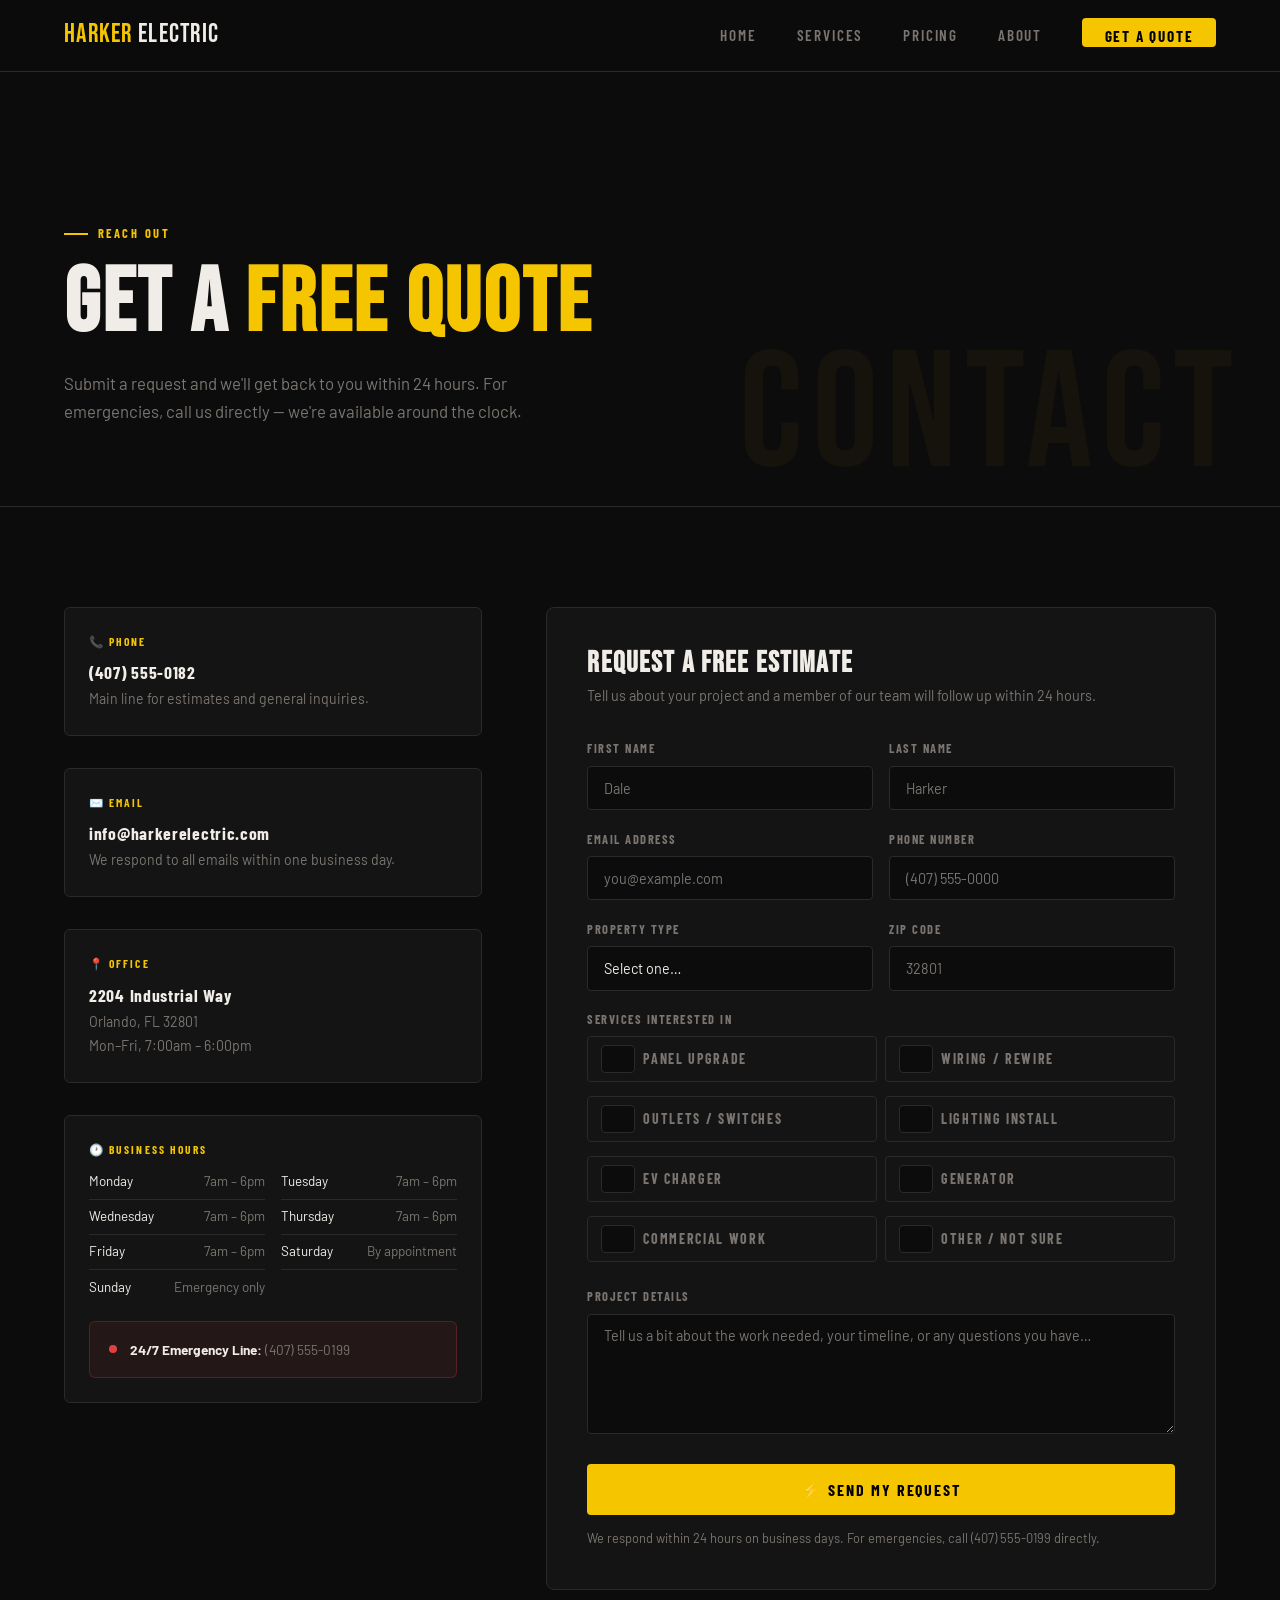
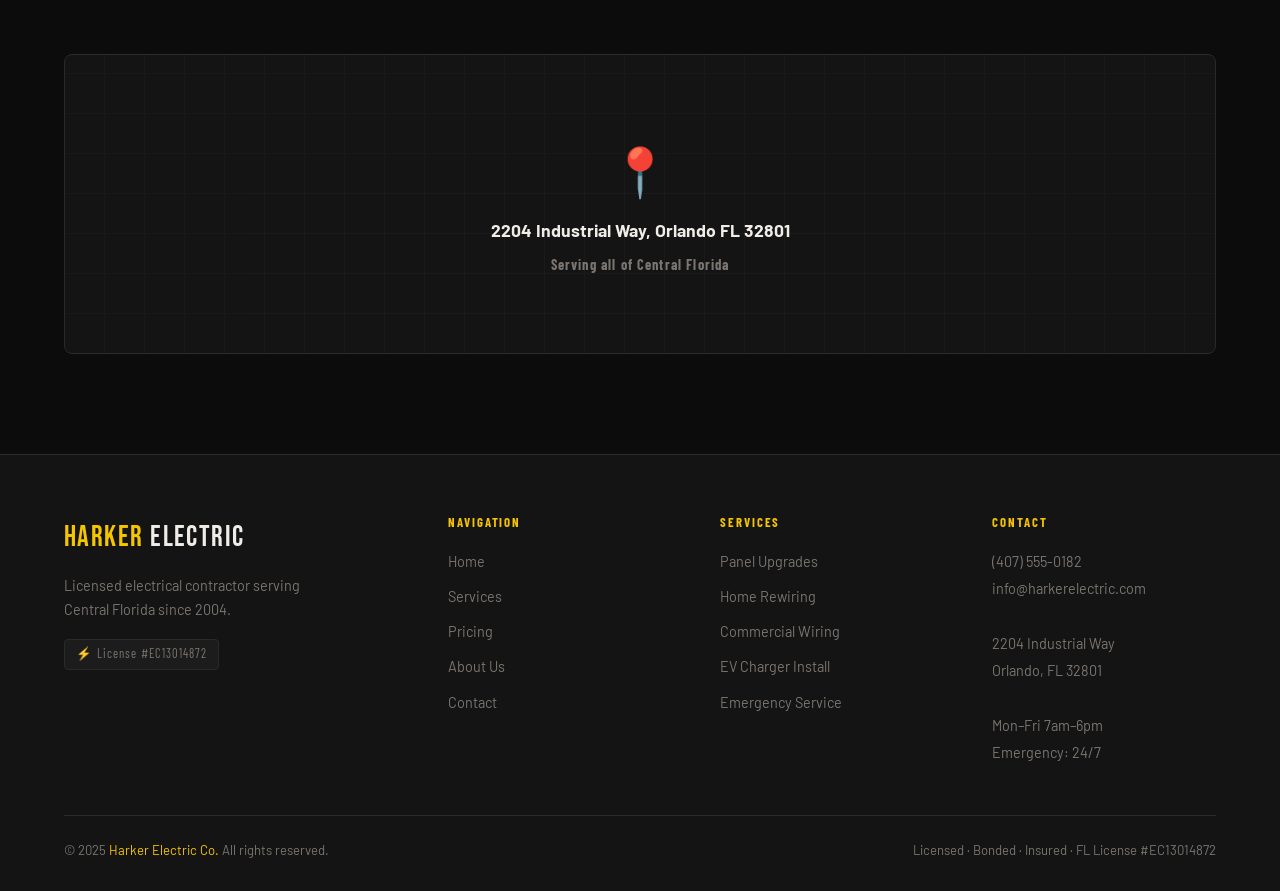
==== contact.html @ 9a43e36b "Add files via upload" ====
<!DOCTYPE html>
<html lang="en">
<head>
  <meta charset="UTF-8">
  <meta name="viewport" content="width=device-width, initial-scale=1.0">
  <title>Contact — Harker Electric Co.</title>
  <link rel="stylesheet" href="styles.css">
  <style>
    .page-hero {
      padding: calc(var(--nav-h) + 80px) 5% 80px;
      border-bottom: 1px solid var(--border);
      position: relative;
      overflow: hidden;
    }

    .page-hero::after {
      content: 'CONTACT';
      position: absolute;
      right: 3%;
      bottom: -10%;
      font-family: 'Bebas Neue', sans-serif;
      font-size: clamp(5rem, 13vw, 12rem);
      color: rgba(245,197,0,0.04);
      letter-spacing: 0.05em;
      pointer-events: none;
    }

    .page-hero h1 {
      font-family: 'Bebas Neue', sans-serif;
      font-size: clamp(3rem, 7vw, 6rem);
      letter-spacing: 0.03em;
      line-height: 1;
      max-width: 700px;
    }

    .page-hero h1 em { font-style: normal; color: var(--yellow); }
    .page-hero p { color: var(--muted); font-size: 1.05rem; max-width: 520px; line-height: 1.7; margin-top: 1.2rem; }

    /* ── Contact Layout ── */
    .contact-grid {
      display: grid;
      grid-template-columns: 1fr 1.6fr;
      gap: 4rem;
      align-items: start;
    }

    /* ── Info Panel ── */
    .info-panel { display: flex; flex-direction: column; gap: 2rem; }

    .info-card {
      background: var(--surface);
      border: 1px solid var(--border);
      border-radius: 6px;
      padding: 1.5rem;
    }

    .info-card-label {
      font-family: 'Barlow Condensed', sans-serif;
      font-size: 0.72rem;
      font-weight: 700;
      letter-spacing: 0.18em;
      text-transform: uppercase;
      color: var(--yellow);
      margin-bottom: 0.8rem;
    }

    .info-card h3 {
      font-family: 'Barlow Condensed', sans-serif;
      font-size: 1.1rem;
      font-weight: 700;
      letter-spacing: 0.04em;
      margin-bottom: 0.3rem;
    }

    .info-card p { font-size: 0.88rem; color: var(--muted); line-height: 1.7; }

    .info-card a { color: var(--text); transition: color 0.2s; }
    .info-card a:hover { color: var(--yellow); }

    .hours-grid {
      display: grid;
      grid-template-columns: 1fr 1fr;
      gap: 0.4rem 1rem;
      margin-top: 0.5rem;
    }

    .hours-row {
      font-size: 0.84rem;
      display: flex;
      justify-content: space-between;
      gap: 0.5rem;
      color: var(--muted);
      padding-bottom: 0.4rem;
      border-bottom: 1px solid var(--border);
    }

    .hours-row:last-child { border-bottom: none; }
    .hours-row span:first-child { color: var(--text); }

    .emergency-badge {
      display: flex;
      align-items: center;
      gap: 0.8rem;
      background: rgba(224,64,64,0.08);
      border: 1px solid rgba(224,64,64,0.25);
      border-radius: 6px;
      padding: 1rem 1.2rem;
      margin-top: 1rem;
    }

    .emergency-badge .dot {
      width: 8px; height: 8px;
      background: var(--danger);
      border-radius: 50%;
      flex-shrink: 0;
      animation: pulse 1.5s infinite;
    }

    .emergency-badge p { font-size: 0.85rem; color: var(--muted); }
    .emergency-badge strong { color: var(--text); }

    @keyframes pulse {
      0%, 100% { opacity: 1; transform: scale(1); }
      50% { opacity: 0.5; transform: scale(0.8); }
    }

    /* ── Form ── */
    .form-card {
      background: var(--surface);
      border: 1px solid var(--border);
      border-radius: 8px;
      padding: 2.5rem;
    }

    .form-card h3 {
      font-family: 'Bebas Neue', sans-serif;
      font-size: 1.8rem;
      letter-spacing: 0.04em;
      margin-bottom: 0.3rem;
    }

    .form-card > p {
      color: var(--muted);
      font-size: 0.9rem;
      margin-bottom: 2rem;
    }

    .form-row {
      display: grid;
      grid-template-columns: 1fr 1fr;
      gap: 1rem;
    }

    .form-group { margin-bottom: 1.2rem; }

    label {
      display: block;
      font-family: 'Barlow Condensed', sans-serif;
      font-size: 0.78rem;
      font-weight: 700;
      letter-spacing: 0.12em;
      text-transform: uppercase;
      color: var(--muted);
      margin-bottom: 0.4rem;
    }

    input, select, textarea {
      width: 100%;
      background: var(--bg);
      border: 1px solid var(--border);
      border-radius: var(--radius);
      padding: 0.8rem 1rem;
      color: var(--text);
      font-family: 'Barlow', sans-serif;
      font-size: 0.9rem;
      transition: border-color 0.2s;
      appearance: none;
    }

    input:focus, select:focus, textarea:focus {
      outline: none;
      border-color: var(--yellow);
    }

    input::placeholder, textarea::placeholder { color: var(--muted); }

    select { cursor: pointer; }

    textarea { resize: vertical; min-height: 120px; }

    .service-checkboxes {
      display: grid;
      grid-template-columns: 1fr 1fr;
      gap: 0.5rem;
      margin-top: 0.4rem;
    }

    .checkbox-label {
      display: flex;
      align-items: center;
      gap: 0.5rem;
      font-size: 0.87rem;
      color: var(--muted);
      cursor: pointer;
      padding: 0.5rem 0.8rem;
      border: 1px solid var(--border);
      border-radius: var(--radius);
      transition: border-color 0.15s, color 0.15s;
    }

    .checkbox-label:hover { border-color: var(--yellow); color: var(--text); }

    .checkbox-label input[type="checkbox"] {
      width: auto;
      cursor: pointer;
      accent-color: var(--yellow);
    }

    .form-submit { margin-top: 1.5rem; }

    .form-note { font-size: 0.8rem; color: var(--muted); margin-top: 0.8rem; }

    /* ── Map Placeholder ── */
    .map-placeholder {
      background: var(--surface);
      border: 1px solid var(--border);
      border-radius: 8px;
      height: 300px;
      display: flex;
      align-items: center;
      justify-content: center;
      flex-direction: column;
      gap: 0.5rem;
      margin-top: 4rem;
      position: relative;
      overflow: hidden;
    }

    .map-placeholder::before {
      content: '';
      position: absolute;
      inset: 0;
      background:
        repeating-linear-gradient(0deg, transparent, transparent 39px, var(--border) 39px, var(--border) 40px),
        repeating-linear-gradient(90deg, transparent, transparent 39px, var(--border) 39px, var(--border) 40px);
      opacity: 0.3;
    }

    .map-pin {
      font-size: 3rem;
      position: relative;
      z-index: 1;
    }

    .map-placeholder p {
      font-family: 'Barlow Condensed', sans-serif;
      font-size: 0.9rem;
      font-weight: 700;
      letter-spacing: 0.08em;
      color: var(--muted);
      position: relative;
      z-index: 1;
    }

    .map-placeholder strong {
      font-size: 1.1rem;
      color: var(--text);
      position: relative;
      z-index: 1;
    }

    @media (max-width: 900px) {
      .contact-grid { grid-template-columns: 1fr; }
      .form-row { grid-template-columns: 1fr; }
      .service-checkboxes { grid-template-columns: 1fr; }
    }
  </style>
</head>
<body>

<nav>
  <a href="index.html" class="nav-logo">HARKER <span>ELECTRIC</span></a>
  <ul class="nav-links">
    <li><a href="index.html">Home</a></li>
    <li><a href="services.html">Services</a></li>
    <li><a href="pricing.html">Pricing</a></li>
    <li><a href="about.html">About</a></li>
    <li><a href="contact.html" class="active nav-cta">Get a Quote</a></li>
  </ul>
</nav>

<div class="page">

  <div class="page-hero">
    <div class="section-label">Reach Out</div>
    <h1>GET A <em>FREE QUOTE</em></h1>
    <p>Submit a request and we'll get back to you within 24 hours. For emergencies, call us directly — we're available around the clock.</p>
  </div>

  <section>
    <div class="contact-grid">

      <!-- INFO PANEL -->
      <div class="info-panel">
        <div class="info-card">
          <div class="info-card-label">📞 Phone</div>
          <h3><a href="tel:4075550182">(407) 555-0182</a></h3>
          <p>Main line for estimates and general inquiries.</p>
        </div>

        <div class="info-card">
          <div class="info-card-label">✉️ Email</div>
          <h3><a href="mailto:info@harkerelectric.com">info@harkerelectric.com</a></h3>
          <p>We respond to all emails within one business day.</p>
        </div>

        <div class="info-card">
          <div class="info-card-label">📍 Office</div>
          <h3>2204 Industrial Way</h3>
          <p>Orlando, FL 32801<br>Mon–Fri, 7:00am – 6:00pm</p>
        </div>

        <div class="info-card">
          <div class="info-card-label">🕐 Business Hours</div>
          <div class="hours-grid">
            <div class="hours-row">
              <span>Monday</span><span>7am – 6pm</span>
            </div>
            <div class="hours-row">
              <span>Tuesday</span><span>7am – 6pm</span>
            </div>
            <div class="hours-row">
              <span>Wednesday</span><span>7am – 6pm</span>
            </div>
            <div class="hours-row">
              <span>Thursday</span><span>7am – 6pm</span>
            </div>
            <div class="hours-row">
              <span>Friday</span><span>7am – 6pm</span>
            </div>
            <div class="hours-row">
              <span>Saturday</span><span>By appointment</span>
            </div>
            <div class="hours-row">
              <span>Sunday</span><span>Emergency only</span>
            </div>
          </div>
          <div class="emergency-badge">
            <div class="dot"></div>
            <p><strong>24/7 Emergency Line:</strong> (407) 555-0199</p>
          </div>
        </div>
      </div>

      <!-- FORM PANEL -->
      <div class="form-card">
        <h3>REQUEST A FREE ESTIMATE</h3>
        <p>Tell us about your project and a member of our team will follow up within 24 hours.</p>

        <div class="form-row">
          <div class="form-group">
            <label for="fname">First Name</label>
            <input type="text" id="fname" placeholder="Dale">
          </div>
          <div class="form-group">
            <label for="lname">Last Name</label>
            <input type="text" id="lname" placeholder="Harker">
          </div>
        </div>

        <div class="form-row">
          <div class="form-group">
            <label for="email">Email Address</label>
            <input type="email" id="email" placeholder="you@example.com">
          </div>
          <div class="form-group">
            <label for="phone">Phone Number</label>
            <input type="tel" id="phone" placeholder="(407) 555-0000">
          </div>
        </div>

        <div class="form-row">
          <div class="form-group">
            <label for="type">Property Type</label>
            <select id="type">
              <option value="" disabled selected>Select one…</option>
              <option>Residential – Single Family</option>
              <option>Residential – Condo/Townhome</option>
              <option>Commercial – Office</option>
              <option>Commercial – Retail</option>
              <option>Commercial – Industrial</option>
              <option>Other</option>
            </select>
          </div>
          <div class="form-group">
            <label for="zip">ZIP Code</label>
            <input type="text" id="zip" placeholder="32801">
          </div>
        </div>

        <div class="form-group">
          <label>Services Interested In</label>
          <div class="service-checkboxes">
            <label class="checkbox-label"><input type="checkbox"> Panel Upgrade</label>
            <label class="checkbox-label"><input type="checkbox"> Wiring / Rewire</label>
            <label class="checkbox-label"><input type="checkbox"> Outlets / Switches</label>
            <label class="checkbox-label"><input type="checkbox"> Lighting Install</label>
            <label class="checkbox-label"><input type="checkbox"> EV Charger</label>
            <label class="checkbox-label"><input type="checkbox"> Generator</label>
            <label class="checkbox-label"><input type="checkbox"> Commercial Work</label>
            <label class="checkbox-label"><input type="checkbox"> Other / Not Sure</label>
          </div>
        </div>

        <div class="form-group">
          <label for="details">Project Details</label>
          <textarea id="details" placeholder="Tell us a bit about the work needed, your timeline, or any questions you have…"></textarea>
        </div>

        <div class="form-submit">
          <button class="btn btn-primary" style="width:100%;justify-content:center;font-size:1rem">
            ⚡ Send My Request
          </button>
          <p class="form-note">We respond within 24 hours on business days. For emergencies, call (407) 555-0199 directly.</p>
        </div>
      </div>

    </div>

    <!-- MAP -->
    <div class="map-placeholder">
      <div class="map-pin">📍</div>
      <strong>2204 Industrial Way, Orlando FL 32801</strong>
      <p>Serving all of Central Florida</p>
    </div>

  </section>

  <!-- FOOTER -->
  <footer>
    <div class="footer-grid">
      <div class="footer-brand">
        <div class="nav-logo">HARKER <span>ELECTRIC</span></div>
        <p>Licensed electrical contractor serving Central Florida since 2004.</p>
        <div class="license-tag" style="margin-top:1rem">⚡ License #EC13014872</div>
      </div>
      <div class="footer-col">
        <h4>Navigation</h4>
        <ul>
          <li><a href="index.html">Home</a></li>
          <li><a href="services.html">Services</a></li>
          <li><a href="pricing.html">Pricing</a></li>
          <li><a href="about.html">About Us</a></li>
          <li><a href="contact.html">Contact</a></li>
        </ul>
      </div>
      <div class="footer-col">
        <h4>Services</h4>
        <ul>
          <li><a href="services.html">Panel Upgrades</a></li>
          <li><a href="services.html">Home Rewiring</a></li>
          <li><a href="services.html">Commercial Wiring</a></li>
          <li><a href="services.html">EV Charger Install</a></li>
          <li><a href="services.html">Emergency Service</a></li>
        </ul>
      </div>
      <div class="footer-col">
        <h4>Contact</h4>
        <p>
          (407) 555-0182<br>
          info@harkerelectric.com<br><br>
          2204 Industrial Way<br>
          Orlando, FL 32801<br><br>
          Mon–Fri 7am–6pm<br>
          Emergency: 24/7
        </p>
      </div>
    </div>
    <div class="footer-bottom">
      <p>© 2025 <span>Harker Electric Co.</span> All rights reserved.</p>
      <p>Licensed · Bonded · Insured · FL License #EC13014872</p>
    </div>
  </footer>

</div>
</body>
</html>
---- styles.css ----
@import url('https://fonts.googleapis.com/css2?family=Bebas+Neue&family=Barlow:wght@400;500;600;700&family=Barlow+Condensed:wght@600;700&display=swap');

/* ── Reset & Base ── */
*, *::before, *::after { box-sizing: border-box; margin: 0; padding: 0; }

:root {
  --bg:        #0c0c0c;
  --surface:   #141414;
  --surface2:  #1c1c1c;
  --border:    #2a2a2a;
  --yellow:    #f5c500;
  --yellow-dk: #c99e00;
  --text:      #f0ede8;
  --muted:     #7a7570;
  --danger:    #e04040;
  --radius:    4px;
  --nav-h:     72px;
}

html { scroll-behavior: smooth; }

body {
  background: var(--bg);
  color: var(--text);
  font-family: 'Barlow', sans-serif;
  font-size: 16px;
  line-height: 1.6;
  -webkit-font-smoothing: antialiased;
}

a { color: inherit; text-decoration: none; }
img { display: block; max-width: 100%; }
ul { list-style: none; }

/* ── Typography ── */
h1, h2, h3, h4 { line-height: 1.1; }

.display {
  font-family: 'Bebas Neue', sans-serif;
  letter-spacing: 0.02em;
}

/* ── Nav ── */
nav {
  position: fixed;
  top: 0; left: 0; right: 0;
  height: var(--nav-h);
  background: rgba(12,12,12,0.96);
  backdrop-filter: blur(12px);
  border-bottom: 1px solid var(--border);
  display: flex;
  align-items: center;
  justify-content: space-between;
  padding: 0 5%;
  z-index: 100;
}

.nav-logo {
  font-family: 'Bebas Neue', sans-serif;
  font-size: 1.6rem;
  letter-spacing: 0.05em;
  color: var(--yellow);
}

.nav-logo span { color: var(--text); }

.nav-links {
  display: flex;
  gap: 2.5rem;
  font-family: 'Barlow Condensed', sans-serif;
  font-size: 0.95rem;
  font-weight: 600;
  letter-spacing: 0.12em;
  text-transform: uppercase;
}

.nav-links a {
  color: var(--muted);
  transition: color 0.2s;
  padding-bottom: 3px;
  border-bottom: 2px solid transparent;
}

.nav-links a:hover,
.nav-links a.active {
  color: var(--yellow);
  border-bottom-color: var(--yellow);
}

.nav-cta {
  background: var(--yellow);
  color: #000 !important;
  padding: 0.55rem 1.4rem;
  border-bottom: none !important;
  border-radius: var(--radius);
  font-weight: 700;
  transition: background 0.2s !important;
}

.nav-cta:hover { background: #ffd740 !important; }

/* ── Page Wrapper ── */
.page { padding-top: var(--nav-h); }

/* ── Buttons ── */
.btn {
  display: inline-flex;
  align-items: center;
  gap: 0.5rem;
  font-family: 'Barlow Condensed', sans-serif;
  font-weight: 700;
  font-size: 0.9rem;
  letter-spacing: 0.12em;
  text-transform: uppercase;
  padding: 0.85rem 2rem;
  border-radius: var(--radius);
  cursor: pointer;
  transition: all 0.2s;
  border: 2px solid transparent;
}

.btn-primary {
  background: var(--yellow);
  color: #000;
}
.btn-primary:hover {
  background: #ffd740;
  transform: translateY(-1px);
}

.btn-outline {
  background: transparent;
  border-color: var(--border);
  color: var(--text);
}
.btn-outline:hover {
  border-color: var(--yellow);
  color: var(--yellow);
}

/* ── Section Helpers ── */
section { padding: 100px 5%; }

.section-label {
  font-family: 'Barlow Condensed', sans-serif;
  font-size: 0.78rem;
  font-weight: 700;
  letter-spacing: 0.2em;
  text-transform: uppercase;
  color: var(--yellow);
  display: flex;
  align-items: center;
  gap: 0.6rem;
  margin-bottom: 1rem;
}
.section-label::before {
  content: '';
  display: block;
  width: 24px; height: 2px;
  background: var(--yellow);
}

.section-title {
  font-family: 'Bebas Neue', sans-serif;
  font-size: clamp(2.5rem, 5vw, 4rem);
  letter-spacing: 0.03em;
  margin-bottom: 1.2rem;
}

.section-sub {
  color: var(--muted);
  font-size: 1.05rem;
  max-width: 560px;
  line-height: 1.7;
}

/* ── Divider ── */
.divider {
  height: 1px;
  background: var(--border);
  margin: 0 5%;
}

/* ── Footer ── */
footer {
  background: var(--surface);
  border-top: 1px solid var(--border);
  padding: 60px 5% 30px;
}

.footer-grid {
  display: grid;
  grid-template-columns: 1.5fr 1fr 1fr 1fr;
  gap: 3rem;
  margin-bottom: 3rem;
}

.footer-brand .nav-logo { font-size: 1.8rem; margin-bottom: 0.8rem; }
.footer-brand p { color: var(--muted); font-size: 0.9rem; line-height: 1.7; max-width: 260px; }

.footer-col h4 {
  font-family: 'Barlow Condensed', sans-serif;
  font-size: 0.8rem;
  font-weight: 700;
  letter-spacing: 0.15em;
  text-transform: uppercase;
  color: var(--yellow);
  margin-bottom: 1.2rem;
}

.footer-col ul { display: flex; flex-direction: column; gap: 0.6rem; }
.footer-col ul li a { color: var(--muted); font-size: 0.9rem; transition: color 0.2s; }
.footer-col ul li a:hover { color: var(--text); }

.footer-col p { color: var(--muted); font-size: 0.9rem; line-height: 1.9; }

.footer-bottom {
  border-top: 1px solid var(--border);
  padding-top: 1.5rem;
  display: flex;
  justify-content: space-between;
  align-items: center;
  color: var(--muted);
  font-size: 0.82rem;
}

.footer-bottom span { color: var(--yellow); }

/* ── License Badge ── */
.license-tag {
  display: inline-flex;
  align-items: center;
  gap: 0.4rem;
  background: var(--surface2);
  border: 1px solid var(--border);
  border-radius: var(--radius);
  padding: 0.3rem 0.7rem;
  font-size: 0.78rem;
  color: var(--muted);
  font-family: 'Barlow Condensed', sans-serif;
  letter-spacing: 0.08em;
}

/* ── Cards ── */
.card {
  background: var(--surface);
  border: 1px solid var(--border);
  border-radius: 6px;
  padding: 2rem;
  transition: border-color 0.2s, transform 0.2s;
}
.card:hover {
  border-color: var(--yellow);
  transform: translateY(-3px);
}

/* ── Icon Box ── */
.icon-box {
  width: 52px; height: 52px;
  background: rgba(245,197,0,0.1);
  border: 1px solid rgba(245,197,0,0.25);
  border-radius: 6px;
  display: flex;
  align-items: center;
  justify-content: center;
  margin-bottom: 1.2rem;
  font-size: 1.4rem;
}

/* ── Tag ── */
.tag {
  display: inline-block;
  padding: 0.2rem 0.65rem;
  border-radius: 100px;
  font-size: 0.75rem;
  font-weight: 600;
  letter-spacing: 0.06em;
  font-family: 'Barlow Condensed', sans-serif;
  text-transform: uppercase;
}
.tag-yellow { background: rgba(245,197,0,0.15); color: var(--yellow); }
.tag-green  { background: rgba(50,200,100,0.12); color: #4cd080; }

/* ── Responsive ── */
@media (max-width: 900px) {
  .footer-grid { grid-template-columns: 1fr 1fr; }
}

@media (max-width: 640px) {
  .nav-links { display: none; }
  .footer-grid { grid-template-columns: 1fr; }
  section { padding: 70px 6%; }
}
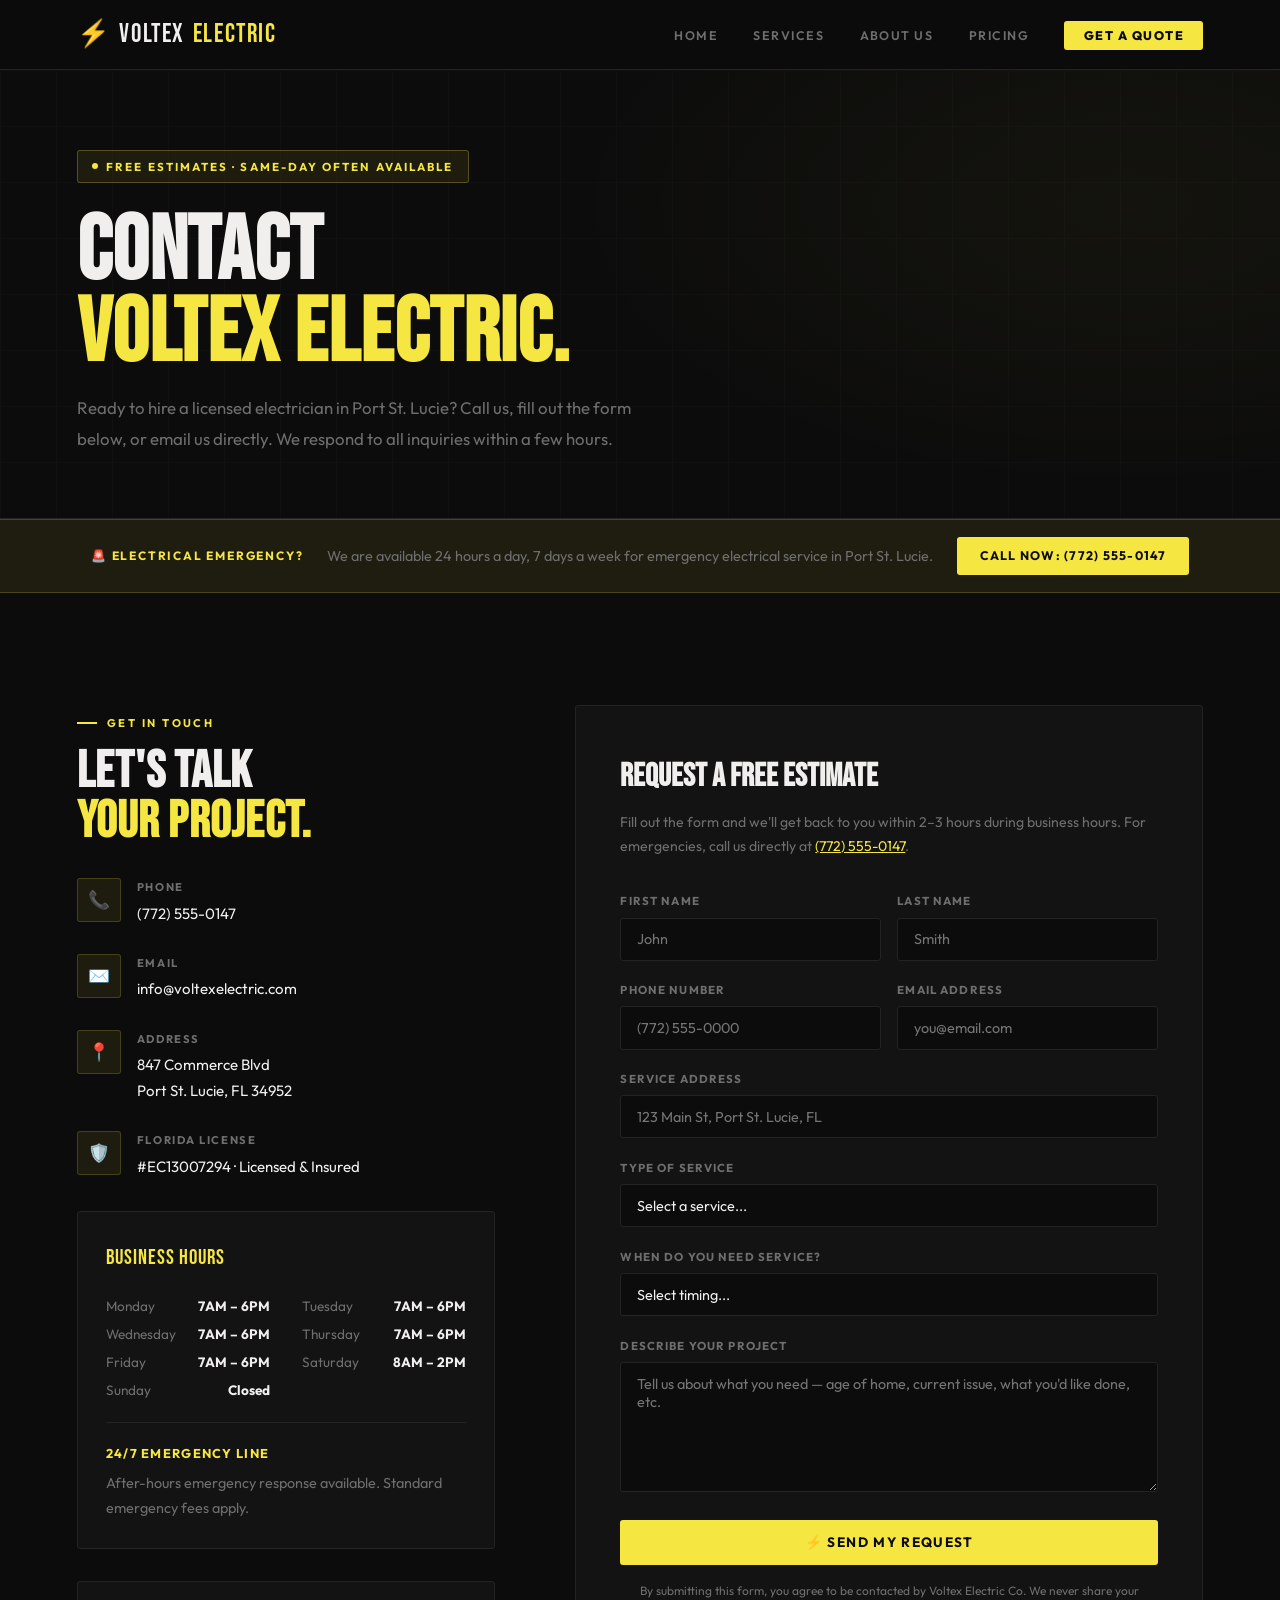
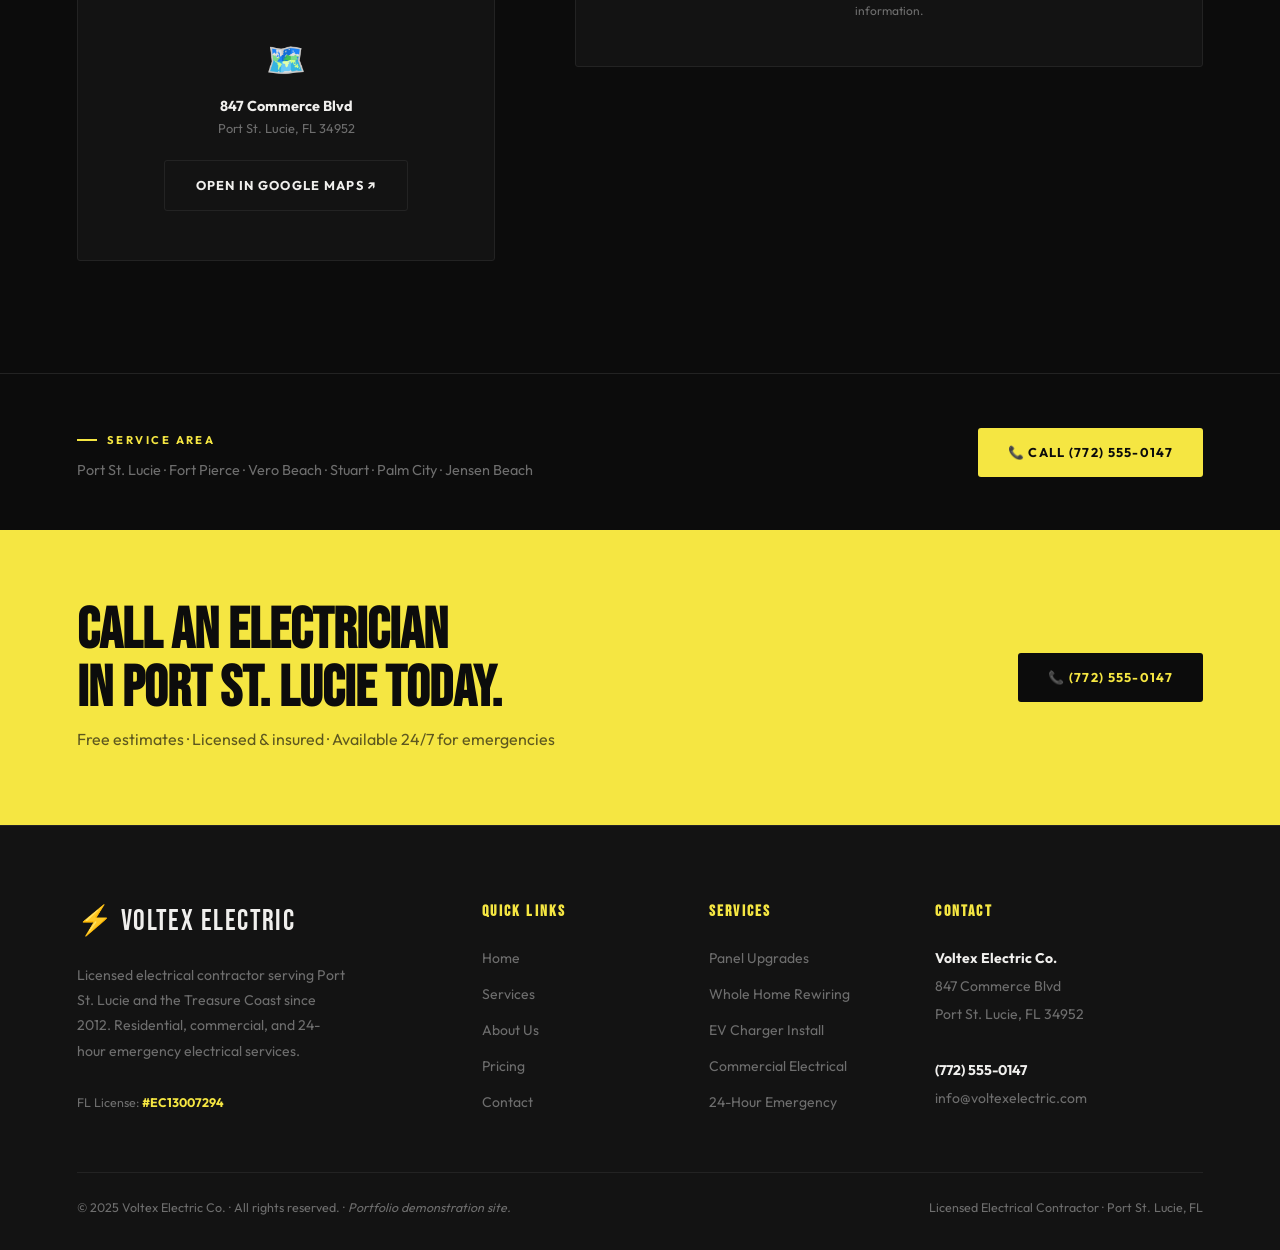
==== commit 728b8b3c: "Add files via upload" ====
--- a/contact.html
+++ b/contact.html
@@ -1,487 +1,284 @@
 <!DOCTYPE html>
 <html lang="en">
 <head>
-  <meta charset="UTF-8">
-  <meta name="viewport" content="width=device-width, initial-scale=1.0">
-  <title>Contact — Harker Electric Co.</title>
-  <link rel="stylesheet" href="styles.css">
-  <style>
-    .page-hero {
-      padding: calc(var(--nav-h) + 80px) 5% 80px;
-      border-bottom: 1px solid var(--border);
-      position: relative;
-      overflow: hidden;
-    }
-
-    .page-hero::after {
-      content: 'CONTACT';
-      position: absolute;
-      right: 3%;
-      bottom: -10%;
-      font-family: 'Bebas Neue', sans-serif;
-      font-size: clamp(5rem, 13vw, 12rem);
-      color: rgba(245,197,0,0.04);
-      letter-spacing: 0.05em;
-      pointer-events: none;
-    }
-
-    .page-hero h1 {
-      font-family: 'Bebas Neue', sans-serif;
-      font-size: clamp(3rem, 7vw, 6rem);
-      letter-spacing: 0.03em;
-      line-height: 1;
-      max-width: 700px;
-    }
-
-    .page-hero h1 em { font-style: normal; color: var(--yellow); }
-    .page-hero p { color: var(--muted); font-size: 1.05rem; max-width: 520px; line-height: 1.7; margin-top: 1.2rem; }
-
-    /* ── Contact Layout ── */
-    .contact-grid {
-      display: grid;
-      grid-template-columns: 1fr 1.6fr;
-      gap: 4rem;
-      align-items: start;
-    }
-
-    /* ── Info Panel ── */
-    .info-panel { display: flex; flex-direction: column; gap: 2rem; }
-
-    .info-card {
-      background: var(--surface);
-      border: 1px solid var(--border);
-      border-radius: 6px;
-      padding: 1.5rem;
-    }
-
-    .info-card-label {
-      font-family: 'Barlow Condensed', sans-serif;
-      font-size: 0.72rem;
-      font-weight: 700;
-      letter-spacing: 0.18em;
-      text-transform: uppercase;
-      color: var(--yellow);
-      margin-bottom: 0.8rem;
-    }
-
-    .info-card h3 {
-      font-family: 'Barlow Condensed', sans-serif;
-      font-size: 1.1rem;
-      font-weight: 700;
-      letter-spacing: 0.04em;
-      margin-bottom: 0.3rem;
-    }
-
-    .info-card p { font-size: 0.88rem; color: var(--muted); line-height: 1.7; }
-
-    .info-card a { color: var(--text); transition: color 0.2s; }
-    .info-card a:hover { color: var(--yellow); }
-
-    .hours-grid {
-      display: grid;
-      grid-template-columns: 1fr 1fr;
-      gap: 0.4rem 1rem;
-      margin-top: 0.5rem;
-    }
-
-    .hours-row {
-      font-size: 0.84rem;
-      display: flex;
-      justify-content: space-between;
-      gap: 0.5rem;
-      color: var(--muted);
-      padding-bottom: 0.4rem;
-      border-bottom: 1px solid var(--border);
-    }
-
-    .hours-row:last-child { border-bottom: none; }
-    .hours-row span:first-child { color: var(--text); }
-
-    .emergency-badge {
-      display: flex;
-      align-items: center;
-      gap: 0.8rem;
-      background: rgba(224,64,64,0.08);
-      border: 1px solid rgba(224,64,64,0.25);
-      border-radius: 6px;
-      padding: 1rem 1.2rem;
-      margin-top: 1rem;
-    }
-
-    .emergency-badge .dot {
-      width: 8px; height: 8px;
-      background: var(--danger);
-      border-radius: 50%;
-      flex-shrink: 0;
-      animation: pulse 1.5s infinite;
-    }
-
-    .emergency-badge p { font-size: 0.85rem; color: var(--muted); }
-    .emergency-badge strong { color: var(--text); }
-
-    @keyframes pulse {
-      0%, 100% { opacity: 1; transform: scale(1); }
-      50% { opacity: 0.5; transform: scale(0.8); }
-    }
-
-    /* ── Form ── */
-    .form-card {
-      background: var(--surface);
-      border: 1px solid var(--border);
-      border-radius: 8px;
-      padding: 2.5rem;
-    }
-
-    .form-card h3 {
-      font-family: 'Bebas Neue', sans-serif;
-      font-size: 1.8rem;
-      letter-spacing: 0.04em;
-      margin-bottom: 0.3rem;
-    }
-
-    .form-card > p {
-      color: var(--muted);
-      font-size: 0.9rem;
-      margin-bottom: 2rem;
-    }
-
-    .form-row {
-      display: grid;
-      grid-template-columns: 1fr 1fr;
-      gap: 1rem;
-    }
-
-    .form-group { margin-bottom: 1.2rem; }
-
-    label {
-      display: block;
-      font-family: 'Barlow Condensed', sans-serif;
-      font-size: 0.78rem;
-      font-weight: 700;
-      letter-spacing: 0.12em;
-      text-transform: uppercase;
-      color: var(--muted);
-      margin-bottom: 0.4rem;
-    }
-
-    input, select, textarea {
-      width: 100%;
-      background: var(--bg);
-      border: 1px solid var(--border);
-      border-radius: var(--radius);
-      padding: 0.8rem 1rem;
-      color: var(--text);
-      font-family: 'Barlow', sans-serif;
-      font-size: 0.9rem;
-      transition: border-color 0.2s;
-      appearance: none;
-    }
-
-    input:focus, select:focus, textarea:focus {
-      outline: none;
-      border-color: var(--yellow);
-    }
-
-    input::placeholder, textarea::placeholder { color: var(--muted); }
-
-    select { cursor: pointer; }
-
-    textarea { resize: vertical; min-height: 120px; }
-
-    .service-checkboxes {
-      display: grid;
-      grid-template-columns: 1fr 1fr;
-      gap: 0.5rem;
-      margin-top: 0.4rem;
-    }
-
-    .checkbox-label {
-      display: flex;
-      align-items: center;
-      gap: 0.5rem;
-      font-size: 0.87rem;
-      color: var(--muted);
-      cursor: pointer;
-      padding: 0.5rem 0.8rem;
-      border: 1px solid var(--border);
-      border-radius: var(--radius);
-      transition: border-color 0.15s, color 0.15s;
-    }
-
-    .checkbox-label:hover { border-color: var(--yellow); color: var(--text); }
-
-    .checkbox-label input[type="checkbox"] {
-      width: auto;
-      cursor: pointer;
-      accent-color: var(--yellow);
-    }
-
-    .form-submit { margin-top: 1.5rem; }
-
-    .form-note { font-size: 0.8rem; color: var(--muted); margin-top: 0.8rem; }
-
-    /* ── Map Placeholder ── */
-    .map-placeholder {
-      background: var(--surface);
-      border: 1px solid var(--border);
-      border-radius: 8px;
-      height: 300px;
-      display: flex;
-      align-items: center;
-      justify-content: center;
-      flex-direction: column;
-      gap: 0.5rem;
-      margin-top: 4rem;
-      position: relative;
-      overflow: hidden;
-    }
-
-    .map-placeholder::before {
-      content: '';
-      position: absolute;
-      inset: 0;
-      background:
-        repeating-linear-gradient(0deg, transparent, transparent 39px, var(--border) 39px, var(--border) 40px),
-        repeating-linear-gradient(90deg, transparent, transparent 39px, var(--border) 39px, var(--border) 40px);
-      opacity: 0.3;
-    }
-
-    .map-pin {
-      font-size: 3rem;
-      position: relative;
-      z-index: 1;
-    }
-
-    .map-placeholder p {
-      font-family: 'Barlow Condensed', sans-serif;
-      font-size: 0.9rem;
-      font-weight: 700;
-      letter-spacing: 0.08em;
-      color: var(--muted);
-      position: relative;
-      z-index: 1;
-    }
-
-    .map-placeholder strong {
-      font-size: 1.1rem;
-      color: var(--text);
-      position: relative;
-      z-index: 1;
-    }
-
-    @media (max-width: 900px) {
-      .contact-grid { grid-template-columns: 1fr; }
-      .form-row { grid-template-columns: 1fr; }
-      .service-checkboxes { grid-template-columns: 1fr; }
-    }
-  </style>
+  <meta charset="UTF-8" />
+  <meta name="viewport" content="width=device-width, initial-scale=1.0" />
+  <title>Contact Voltex Electric | Hire an Electrician in Port St. Lucie, FL</title>
+  <meta name="description" content="Contact Voltex Electric Co. to hire a licensed electrician in Port St. Lucie, FL. Request a free electrical estimate, schedule service, or call 24/7 for emergencies. (772) 555-0147." />
+  <meta name="keywords" content="electrician Port St Lucie contact, hire an electrician Port St Lucie, get a free electrical estimate, electrical contractor quote Port St Lucie, call electrician Port St Lucie, emergency electrician contact Port St Lucie" />
+  <link rel="canonical" href="https://www.voltexelectric.com/contact.html" />
+  <link rel="stylesheet" href="style.css" />
 </head>
 <body>
 
 <nav>
-  <a href="index.html" class="nav-logo">HARKER <span>ELECTRIC</span></a>
+  <a class="nav-logo" href="index.html">
+    <span class="bolt">⚡</span>VOLTEX<span>ELECTRIC</span>
+  </a>
   <ul class="nav-links">
     <li><a href="index.html">Home</a></li>
     <li><a href="services.html">Services</a></li>
+    <li><a href="about.html">About Us</a></li>
     <li><a href="pricing.html">Pricing</a></li>
-    <li><a href="about.html">About</a></li>
     <li><a href="contact.html" class="active nav-cta">Get a Quote</a></li>
   </ul>
+  <button class="hamburger" id="hbg" aria-label="Toggle navigation">
+    <span></span><span></span><span></span>
+  </button>
 </nav>
-
-<div class="page">
-
-  <div class="page-hero">
-    <div class="section-label">Reach Out</div>
-    <h1>GET A <em>FREE QUOTE</em></h1>
-    <p>Submit a request and we'll get back to you within 24 hours. For emergencies, call us directly — we're available around the clock.</p>
-  </div>
-
-  <section>
-    <div class="contact-grid">
-
-      <!-- INFO PANEL -->
-      <div class="info-panel">
-        <div class="info-card">
-          <div class="info-card-label">📞 Phone</div>
-          <h3><a href="tel:4075550182">(407) 555-0182</a></h3>
-          <p>Main line for estimates and general inquiries.</p>
-        </div>
-
-        <div class="info-card">
-          <div class="info-card-label">✉️ Email</div>
-          <h3><a href="mailto:info@harkerelectric.com">info@harkerelectric.com</a></h3>
-          <p>We respond to all emails within one business day.</p>
-        </div>
-
-        <div class="info-card">
-          <div class="info-card-label">📍 Office</div>
-          <h3>2204 Industrial Way</h3>
-          <p>Orlando, FL 32801<br>Mon–Fri, 7:00am – 6:00pm</p>
-        </div>
-
-        <div class="info-card">
-          <div class="info-card-label">🕐 Business Hours</div>
-          <div class="hours-grid">
-            <div class="hours-row">
-              <span>Monday</span><span>7am – 6pm</span>
-            </div>
-            <div class="hours-row">
-              <span>Tuesday</span><span>7am – 6pm</span>
-            </div>
-            <div class="hours-row">
-              <span>Wednesday</span><span>7am – 6pm</span>
-            </div>
-            <div class="hours-row">
-              <span>Thursday</span><span>7am – 6pm</span>
-            </div>
-            <div class="hours-row">
-              <span>Friday</span><span>7am – 6pm</span>
-            </div>
-            <div class="hours-row">
-              <span>Saturday</span><span>By appointment</span>
-            </div>
-            <div class="hours-row">
-              <span>Sunday</span><span>Emergency only</span>
-            </div>
-          </div>
-          <div class="emergency-badge">
-            <div class="dot"></div>
-            <p><strong>24/7 Emergency Line:</strong> (407) 555-0199</p>
-          </div>
-        </div>
-      </div>
-
-      <!-- FORM PANEL -->
-      <div class="form-card">
-        <h3>REQUEST A FREE ESTIMATE</h3>
-        <p>Tell us about your project and a member of our team will follow up within 24 hours.</p>
-
-        <div class="form-row">
-          <div class="form-group">
-            <label for="fname">First Name</label>
-            <input type="text" id="fname" placeholder="Dale">
-          </div>
-          <div class="form-group">
-            <label for="lname">Last Name</label>
-            <input type="text" id="lname" placeholder="Harker">
-          </div>
-        </div>
-
-        <div class="form-row">
-          <div class="form-group">
-            <label for="email">Email Address</label>
-            <input type="email" id="email" placeholder="you@example.com">
-          </div>
-          <div class="form-group">
-            <label for="phone">Phone Number</label>
-            <input type="tel" id="phone" placeholder="(407) 555-0000">
-          </div>
-        </div>
-
-        <div class="form-row">
-          <div class="form-group">
-            <label for="type">Property Type</label>
-            <select id="type">
-              <option value="" disabled selected>Select one…</option>
-              <option>Residential – Single Family</option>
-              <option>Residential – Condo/Townhome</option>
-              <option>Commercial – Office</option>
-              <option>Commercial – Retail</option>
-              <option>Commercial – Industrial</option>
-              <option>Other</option>
-            </select>
-          </div>
-          <div class="form-group">
-            <label for="zip">ZIP Code</label>
-            <input type="text" id="zip" placeholder="32801">
-          </div>
-        </div>
-
-        <div class="form-group">
-          <label>Services Interested In</label>
-          <div class="service-checkboxes">
-            <label class="checkbox-label"><input type="checkbox"> Panel Upgrade</label>
-            <label class="checkbox-label"><input type="checkbox"> Wiring / Rewire</label>
-            <label class="checkbox-label"><input type="checkbox"> Outlets / Switches</label>
-            <label class="checkbox-label"><input type="checkbox"> Lighting Install</label>
-            <label class="checkbox-label"><input type="checkbox"> EV Charger</label>
-            <label class="checkbox-label"><input type="checkbox"> Generator</label>
-            <label class="checkbox-label"><input type="checkbox"> Commercial Work</label>
-            <label class="checkbox-label"><input type="checkbox"> Other / Not Sure</label>
-          </div>
-        </div>
-
-        <div class="form-group">
-          <label for="details">Project Details</label>
-          <textarea id="details" placeholder="Tell us a bit about the work needed, your timeline, or any questions you have…"></textarea>
-        </div>
-
-        <div class="form-submit">
-          <button class="btn btn-primary" style="width:100%;justify-content:center;font-size:1rem">
-            ⚡ Send My Request
-          </button>
-          <p class="form-note">We respond within 24 hours on business days. For emergencies, call (407) 555-0199 directly.</p>
-        </div>
-      </div>
-
-    </div>
-
-    <!-- MAP -->
-    <div class="map-placeholder">
-      <div class="map-pin">📍</div>
-      <strong>2204 Industrial Way, Orlando FL 32801</strong>
-      <p>Serving all of Central Florida</p>
-    </div>
-
-  </section>
-
-  <!-- FOOTER -->
-  <footer>
-    <div class="footer-grid">
-      <div class="footer-brand">
-        <div class="nav-logo">HARKER <span>ELECTRIC</span></div>
-        <p>Licensed electrical contractor serving Central Florida since 2004.</p>
-        <div class="license-tag" style="margin-top:1rem">⚡ License #EC13014872</div>
-      </div>
-      <div class="footer-col">
-        <h4>Navigation</h4>
-        <ul>
-          <li><a href="index.html">Home</a></li>
-          <li><a href="services.html">Services</a></li>
-          <li><a href="pricing.html">Pricing</a></li>
-          <li><a href="about.html">About Us</a></li>
-          <li><a href="contact.html">Contact</a></li>
-        </ul>
-      </div>
-      <div class="footer-col">
-        <h4>Services</h4>
-        <ul>
-          <li><a href="services.html">Panel Upgrades</a></li>
-          <li><a href="services.html">Home Rewiring</a></li>
-          <li><a href="services.html">Commercial Wiring</a></li>
-          <li><a href="services.html">EV Charger Install</a></li>
-          <li><a href="services.html">Emergency Service</a></li>
-        </ul>
-      </div>
-      <div class="footer-col">
-        <h4>Contact</h4>
-        <p>
-          (407) 555-0182<br>
-          info@harkerelectric.com<br><br>
-          2204 Industrial Way<br>
-          Orlando, FL 32801<br><br>
-          Mon–Fri 7am–6pm<br>
-          Emergency: 24/7
-        </p>
-      </div>
-    </div>
-    <div class="footer-bottom">
-      <p>© 2025 <span>Harker Electric Co.</span> All rights reserved.</p>
-      <p>Licensed · Bonded · Insured · FL License #EC13014872</p>
-    </div>
-  </footer>
-
-</div>
+<div class="mobile-nav" id="mobileNav">
+  <a href="index.html">Home</a>
+  <a href="services.html">Services</a>
+  <a href="about.html">About Us</a>
+  <a href="pricing.html">Pricing</a>
+  <a href="contact.html">Get a Quote</a>
+</div>
+
+<!-- ── PAGE HERO ────────────────────────────────────────── -->
+<div class="page-hero">
+  <div class="hero-grid"></div>
+  <div class="hero-glow"></div>
+  <div class="page-hero-inner">
+    <div class="eyebrow">Free Estimates · Same-Day Often Available</div>
+    <h1>CONTACT<br><em>VOLTEX ELECTRIC.</em></h1>
+    <p>Ready to hire a licensed electrician in Port St. Lucie? Call us, fill out the form below, or email us directly. We respond to all inquiries within a few hours.</p>
+  </div>
+</div>
+
+<!-- ── EMERGENCY STRIP ───────────────────────────────────── -->
+<div style="background: rgba(245,230,66,0.08); border-top: 1px solid rgba(245,230,66,0.2); border-bottom: 1px solid rgba(245,230,66,0.2); padding: 1.1rem 6%; display:flex; align-items:center; justify-content:center; gap: 1.5rem; flex-wrap:wrap;">
+  <span style="font-size:0.75rem; font-weight:700; letter-spacing:0.15em; text-transform:uppercase; color: var(--yellow);">🚨 Electrical Emergency?</span>
+  <span style="color: var(--muted); font-size:0.9rem;">We are available 24 hours a day, 7 days a week for emergency electrical service in Port St. Lucie.</span>
+  <a href="tel:7725550147" class="btn btn-yellow" style="padding: 0.5rem 1.4rem; font-size:0.78rem;">Call Now: (772) 555-0147</a>
+</div>
+
+<!-- ── CONTACT SECTION ───────────────────────────────────── -->
+<section class="section">
+  <div class="contact-wrap">
+
+    <!-- Left: Info -->
+    <div>
+      <div class="label">Get in Touch</div>
+      <h2 class="title" style="font-size: clamp(2rem,4vw,3.5rem); margin-bottom:2rem;">LET'S TALK<br><em>YOUR PROJECT.</em></h2>
+
+      <div class="c-detail">
+        <div class="c-icon-box">📞</div>
+        <div>
+          <div class="c-lbl">Phone</div>
+          <div class="c-val"><a href="tel:7725550147">(772) 555-0147</a></div>
+        </div>
+      </div>
+
+      <div class="c-detail">
+        <div class="c-icon-box">✉️</div>
+        <div>
+          <div class="c-lbl">Email</div>
+          <div class="c-val"><a href="mailto:info@voltexelectric.com">info@voltexelectric.com</a></div>
+        </div>
+      </div>
+
+      <div class="c-detail">
+        <div class="c-icon-box">📍</div>
+        <div>
+          <div class="c-lbl">Address</div>
+          <div class="c-val">847 Commerce Blvd<br>Port St. Lucie, FL 34952</div>
+        </div>
+      </div>
+
+      <div class="c-detail">
+        <div class="c-icon-box">🛡️</div>
+        <div>
+          <div class="c-lbl">Florida License</div>
+          <div class="c-val">#EC13007294 · Licensed &amp; Insured</div>
+        </div>
+      </div>
+
+      <!-- Hours -->
+      <div style="border: 1px solid var(--border); border-radius: var(--radius); padding: 1.75rem; background: var(--surface); margin-top: 2rem;">
+        <div style="font-family:'Bebas Neue',sans-serif; font-size:1.3rem; letter-spacing:0.05em; margin-bottom:1.25rem; color: var(--yellow);">BUSINESS HOURS</div>
+        <div class="hours-grid">
+          <div class="hours-row"><span>Monday</span><strong>7AM – 6PM</strong></div>
+          <div class="hours-row"><span>Tuesday</span><strong>7AM – 6PM</strong></div>
+          <div class="hours-row"><span>Wednesday</span><strong>7AM – 6PM</strong></div>
+          <div class="hours-row"><span>Thursday</span><strong>7AM – 6PM</strong></div>
+          <div class="hours-row"><span>Friday</span><strong>7AM – 6PM</strong></div>
+          <div class="hours-row"><span>Saturday</span><strong>8AM – 2PM</strong></div>
+          <div class="hours-row"><span>Sunday</span><strong>Closed</strong></div>
+        </div>
+        <div style="margin-top: 1.25rem; padding-top: 1.25rem; border-top: 1px solid var(--border);">
+          <div style="font-size:0.8rem; font-weight:700; letter-spacing:0.1em; text-transform:uppercase; color: var(--yellow); margin-bottom: 0.4rem;">24/7 Emergency Line</div>
+          <div style="font-size:0.9rem; color:var(--muted);">After-hours emergency response available. Standard emergency fees apply.</div>
+        </div>
+      </div>
+
+      <!-- Map placeholder -->
+      <div class="map-wrap">
+        <div class="map-placeholder">
+          <span>🗺️</span>
+          <strong style="color: var(--text); font-size:0.9rem;">847 Commerce Blvd</strong>
+          <span style="font-size: 0.8rem;">Port St. Lucie, FL 34952</span>
+          <a href="https://maps.google.com/?q=847+Commerce+Blvd+Port+St+Lucie+FL+34952" target="_blank" rel="noopener" style="margin-top:0.75rem; display:inline-block;" class="btn btn-ghost">Open in Google Maps ↗</a>
+        </div>
+      </div>
+    </div>
+
+    <!-- Right: Form -->
+    <div class="c-form">
+      <h3>Request a Free Estimate</h3>
+      <p class="sub">Fill out the form and we'll get back to you within 2–3 hours during business hours. For emergencies, call us directly at <a href="tel:7725550147" style="color: var(--yellow);">(772) 555-0147</a>.</p>
+
+      <div class="row-2">
+        <div class="fg">
+          <label for="fname">First Name</label>
+          <input type="text" id="fname" name="first_name" placeholder="John" />
+        </div>
+        <div class="fg">
+          <label for="lname">Last Name</label>
+          <input type="text" id="lname" name="last_name" placeholder="Smith" />
+        </div>
+      </div>
+
+      <div class="row-2">
+        <div class="fg">
+          <label for="phone">Phone Number</label>
+          <input type="tel" id="phone" name="phone" placeholder="(772) 555-0000" />
+        </div>
+        <div class="fg">
+          <label for="email">Email Address</label>
+          <input type="email" id="email" name="email" placeholder="you@email.com" />
+        </div>
+      </div>
+
+      <div class="fg">
+        <label for="address">Service Address</label>
+        <input type="text" id="address" name="address" placeholder="123 Main St, Port St. Lucie, FL" />
+      </div>
+
+      <div class="fg">
+        <label for="service">Type of Service</label>
+        <select id="service" name="service">
+          <option value="" disabled selected>Select a service...</option>
+          <option>Panel Upgrade</option>
+          <option>Whole Home Rewiring</option>
+          <option>EV Charger Installation</option>
+          <option>Outlet / Switch Repair</option>
+          <option>Lighting Installation</option>
+          <option>Electrical Inspection</option>
+          <option>Commercial Electrical Work</option>
+          <option>Emergency Service</option>
+          <option>Other / Not Sure</option>
+        </select>
+      </div>
+
+      <div class="fg">
+        <label for="timing">When Do You Need Service?</label>
+        <select id="timing" name="timing">
+          <option value="" disabled selected>Select timing...</option>
+          <option>As soon as possible</option>
+          <option>This week</option>
+          <option>This month</option>
+          <option>Planning ahead (1–3 months)</option>
+          <option>Just getting a quote</option>
+        </select>
+      </div>
+
+      <div class="fg">
+        <label for="message">Describe Your Project</label>
+        <textarea id="message" name="message" placeholder="Tell us about what you need — age of home, current issue, what you'd like done, etc."></textarea>
+      </div>
+
+      <button type="button" class="btn btn-yellow" style="width:100%; justify-content:center; font-size:0.85rem;" onclick="handleSubmit()">
+        ⚡ Send My Request
+      </button>
+
+      <p style="font-size:0.75rem; color:var(--muted); margin-top:1rem; text-align:center;">
+        By submitting this form, you agree to be contacted by Voltex Electric Co. We never share your information.
+      </p>
+    </div>
+
+  </div>
+</section>
+
+<!-- ── SERVICE AREA REMINDER ─────────────────────────────── -->
+<section class="section-sm" style="border-top: 1px solid var(--border); padding: 3rem 6%;">
+  <div style="display:flex; align-items:center; justify-content:space-between; flex-wrap:wrap; gap:1.5rem;">
+    <div>
+      <div class="label" style="margin-bottom: 0.5rem;">Service Area</div>
+      <p style="color: var(--muted); font-size: 0.9rem;">Port St. Lucie · Fort Pierce · Vero Beach · Stuart · Palm City · Jensen Beach</p>
+    </div>
+    <a href="tel:7725550147" class="btn btn-yellow">📞 Call (772) 555-0147</a>
+  </div>
+</section>
+
+<!-- ── CTA ───────────────────────────────────────────────── -->
+<div class="banner">
+  <div class="banner-text">
+    <h2>CALL AN ELECTRICIAN<br>IN PORT ST. LUCIE TODAY.</h2>
+    <p>Free estimates · Licensed &amp; insured · Available 24/7 for emergencies</p>
+  </div>
+  <a href="tel:7725550147" class="btn btn-dark">📞 (772) 555-0147</a>
+</div>
+
+<footer>
+  <div class="footer-grid">
+    <div class="footer-brand">
+      <div class="footer-logo"><span>⚡</span> VOLTEX ELECTRIC</div>
+      <p>Licensed electrical contractor serving Port St. Lucie and the Treasure Coast since 2012. Residential, commercial, and 24-hour emergency electrical services.</p>
+      <span class="lic">FL License: <strong>#EC13007294</strong></span>
+    </div>
+    <div class="footer-col">
+      <h4>Quick Links</h4>
+      <ul>
+        <li><a href="index.html">Home</a></li>
+        <li><a href="services.html">Services</a></li>
+        <li><a href="about.html">About Us</a></li>
+        <li><a href="pricing.html">Pricing</a></li>
+        <li><a href="contact.html">Contact</a></li>
+      </ul>
+    </div>
+    <div class="footer-col">
+      <h4>Services</h4>
+      <ul>
+        <li><a href="services.html">Panel Upgrades</a></li>
+        <li><a href="services.html">Whole Home Rewiring</a></li>
+        <li><a href="services.html">EV Charger Install</a></li>
+        <li><a href="services.html">Commercial Electrical</a></li>
+        <li><a href="services.html">24-Hour Emergency</a></li>
+      </ul>
+    </div>
+    <div class="footer-col footer-nap">
+      <h4>Contact</h4>
+      <p>
+        <strong>Voltex Electric Co.</strong><br>
+        847 Commerce Blvd<br>
+        Port St. Lucie, FL 34952<br><br>
+        <strong><a href="tel:7725550147" style="color:inherit;text-decoration:none;">(772) 555-0147</a></strong><br>
+        <a href="mailto:info@voltexelectric.com" style="color:inherit;text-decoration:none;">info@voltexelectric.com</a>
+      </p>
+    </div>
+  </div>
+  <div class="footer-bottom">
+    <p>© 2025 Voltex Electric Co. · All rights reserved. · <em>Portfolio demonstration site.</em></p>
+    <p>Licensed Electrical Contractor · Port St. Lucie, FL</p>
+  </div>
+</footer>
+
+<script>
+  const hbg = document.getElementById('hbg');
+  const nav = document.getElementById('mobileNav');
+  hbg.addEventListener('click', () => {
+    hbg.classList.toggle('open');
+    nav.classList.toggle('open');
+  });
+
+  function handleSubmit() {
+    const btn = document.querySelector('[onclick="handleSubmit()"]');
+    btn.textContent = '✓ Request Sent!';
+    btn.style.background = 'var(--surface-2)';
+    btn.style.color = 'var(--yellow)';
+    btn.style.border = '1px solid var(--yellow)';
+    btn.disabled = true;
+  }
+</script>
 </body>
 </html>
--- a/style.css
+++ b/style.css
@@ -0,0 +1,638 @@
+@import url('https://fonts.googleapis.com/css2?family=Bebas+Neue&family=Outfit:wght@300;400;500;600;700;800&display=swap');
+
+:root {
+  --yellow:       #F5E642;
+  --yellow-glow:  rgba(245, 230, 66, 0.18);
+  --yellow-dim:   rgba(245, 230, 66, 0.07);
+  --bg:           #0C0C0C;
+  --surface:      #131313;
+  --surface-2:    #1A1A1A;
+  --border:       #232323;
+  --text:         #F0EFED;
+  --muted:        #6E6E6E;
+  --radius:       3px;
+  --ease:         0.22s ease;
+}
+
+*, *::before, *::after { margin: 0; padding: 0; box-sizing: border-box; }
+html { scroll-behavior: smooth; }
+body {
+  background: var(--bg);
+  color: var(--text);
+  font-family: 'Outfit', sans-serif;
+  font-size: 16px;
+  line-height: 1.7;
+  -webkit-font-smoothing: antialiased;
+}
+
+/* ── NAVBAR ─────────────────────────────────────────── */
+nav {
+  position: sticky; top: 0; z-index: 1000;
+  height: 70px;
+  background: rgba(12,12,12,0.96);
+  backdrop-filter: blur(16px);
+  border-bottom: 1px solid var(--border);
+  padding: 0 6%;
+  display: flex; align-items: center; justify-content: space-between;
+}
+.nav-logo {
+  font-family: 'Bebas Neue', sans-serif;
+  font-size: 1.65rem; letter-spacing: 0.06em;
+  color: var(--text); text-decoration: none;
+  display: flex; align-items: center; gap: 8px;
+}
+.nav-logo .bolt { color: var(--yellow); }
+.nav-logo span  { color: var(--yellow); }
+.nav-links { display: flex; align-items: center; gap: 2.2rem; list-style: none; }
+.nav-links a {
+  color: var(--muted); text-decoration: none;
+  font-size: 0.78rem; font-weight: 600;
+  letter-spacing: 0.12em; text-transform: uppercase;
+  transition: color var(--ease);
+}
+.nav-links a:hover, .nav-links a.active { color: var(--text); }
+.nav-cta {
+  background: var(--yellow) !important;
+  color: var(--bg) !important;
+  padding: 0.45rem 1.2rem !important;
+  border-radius: var(--radius);
+  font-weight: 800 !important;
+}
+.nav-cta:hover { opacity: 0.85; color: var(--bg) !important; }
+
+/* mobile nav */
+.hamburger {
+  display: none; flex-direction: column; gap: 5px;
+  cursor: pointer; padding: 4px; background: none; border: none;
+}
+.hamburger span {
+  display: block; width: 23px; height: 2px;
+  background: var(--text);
+  transition: transform 0.3s, opacity 0.3s;
+}
+.hamburger.open span:nth-child(1) { transform: translateY(7px) rotate(45deg); }
+.hamburger.open span:nth-child(2) { opacity: 0; }
+.hamburger.open span:nth-child(3) { transform: translateY(-7px) rotate(-45deg); }
+.mobile-nav {
+  display: none; position: fixed;
+  top: 70px; left: 0; right: 0;
+  background: var(--bg); border-bottom: 1px solid var(--border);
+  padding: 0 6%; z-index: 999;
+}
+.mobile-nav.open { display: block; }
+.mobile-nav a {
+  display: block; padding: 1rem 0;
+  border-bottom: 1px solid var(--border);
+  color: var(--muted); text-decoration: none;
+  font-size: 0.85rem; font-weight: 600;
+  letter-spacing: 0.1em; text-transform: uppercase;
+  transition: color var(--ease);
+}
+.mobile-nav a:hover { color: var(--yellow); }
+
+/* ── HERO ────────────────────────────────────────────── */
+.hero {
+  min-height: calc(100vh - 70px);
+  padding: 7rem 6% 6rem;
+  display: flex; align-items: center;
+  position: relative; overflow: hidden;
+}
+.hero-grid {
+  position: absolute; inset: 0;
+  background-image:
+    linear-gradient(var(--border) 1px, transparent 1px),
+    linear-gradient(90deg, var(--border) 1px, transparent 1px);
+  background-size: 56px 56px;
+  opacity: 0.35; pointer-events: none;
+}
+.hero-glow {
+  position: absolute; top: 0; right: 0;
+  width: 60%; height: 100%;
+  background: radial-gradient(ellipse at 80% 30%, rgba(245,230,66,0.07) 0%, transparent 65%);
+  pointer-events: none;
+}
+.hero-number {
+  position: absolute; right: 6%; bottom: 2rem;
+  font-family: 'Bebas Neue', sans-serif;
+  font-size: clamp(8rem, 18vw, 18rem);
+  color: rgba(245,230,66,0.04); line-height: 1;
+  pointer-events: none; user-select: none;
+  letter-spacing: -0.02em;
+}
+.hero-content { position: relative; z-index: 1; max-width: 800px; }
+
+.eyebrow {
+  display: inline-flex; align-items: center; gap: 8px;
+  font-size: 0.72rem; font-weight: 700;
+  letter-spacing: 0.18em; text-transform: uppercase;
+  color: var(--yellow);
+  border: 1px solid rgba(245,230,66,0.25);
+  background: var(--yellow-dim);
+  padding: 0.35rem 0.9rem; border-radius: var(--radius);
+  margin-bottom: 1.75rem;
+}
+.eyebrow::before {
+  content: ''; width: 6px; height: 6px;
+  background: var(--yellow); border-radius: 50%;
+}
+
+.hero h1 {
+  font-family: 'Bebas Neue', sans-serif;
+  font-size: clamp(4.2rem, 9.5vw, 9rem);
+  line-height: 0.93; letter-spacing: 0.01em;
+  margin-bottom: 1.75rem;
+}
+.hero h1 em { font-style: normal; color: var(--yellow); display: block; }
+.hero .lead {
+  font-size: 1.1rem; color: var(--muted);
+  max-width: 500px; margin-bottom: 2.75rem; line-height: 1.85;
+}
+.cta-group { display: flex; gap: 1rem; flex-wrap: wrap; }
+
+/* ── BUTTONS ─────────────────────────────────────────── */
+.btn {
+  display: inline-flex; align-items: center; gap: 8px;
+  padding: 0.85rem 1.9rem;
+  font-family: 'Outfit', sans-serif;
+  font-size: 0.8rem; font-weight: 700;
+  letter-spacing: 0.1em; text-transform: uppercase;
+  text-decoration: none; border-radius: var(--radius);
+  cursor: pointer; border: none;
+  transition: opacity var(--ease), transform var(--ease);
+}
+.btn:hover { opacity: 0.85; transform: translateY(-1px); }
+.btn-yellow { background: var(--yellow); color: var(--bg); }
+.btn-ghost  { background: transparent; color: var(--text); border: 1px solid var(--border); }
+.btn-ghost:hover { border-color: rgba(245,230,66,0.4); color: var(--yellow); }
+.btn-dark   { background: var(--bg); color: var(--yellow); }
+
+/* ── NAP STRIP ───────────────────────────────────────── */
+.nap-strip {
+  background: var(--surface);
+  border-top: 1px solid var(--border);
+  border-bottom: 1px solid var(--border);
+  padding: 1.1rem 6%;
+  display: flex; gap: 2.5rem;
+  flex-wrap: wrap; align-items: center; justify-content: center;
+}
+.nap-item {
+  display: flex; align-items: center; gap: 9px;
+  font-size: 0.85rem; color: var(--muted);
+}
+.nap-icon { color: var(--yellow); font-size: 0.95rem; }
+.nap-item strong { color: var(--text); }
+
+/* ── SECTIONS ────────────────────────────────────────── */
+.section   { padding: 7rem 6%; }
+.section-sm { padding: 4rem 6%; }
+
+.label {
+  display: inline-flex; align-items: center; gap: 10px;
+  font-size: 0.7rem; font-weight: 700;
+  letter-spacing: 0.22em; text-transform: uppercase;
+  color: var(--yellow); margin-bottom: 0.9rem;
+}
+.label::before {
+  content: ''; width: 20px; height: 2px; background: var(--yellow);
+}
+
+h2.title {
+  font-family: 'Bebas Neue', sans-serif;
+  font-size: clamp(2.6rem, 5.5vw, 5rem);
+  line-height: 0.97; letter-spacing: 0.01em;
+  margin-bottom: 1.25rem;
+}
+h2.title em { font-style: normal; color: var(--yellow); }
+
+.subtitle {
+  color: var(--muted); font-size: 1.05rem;
+  max-width: 540px; line-height: 1.85; margin-bottom: 3.5rem;
+}
+
+/* ── CARD GRID ───────────────────────────────────────── */
+.grid {
+  display: grid;
+  grid-template-columns: repeat(auto-fit, minmax(270px, 1fr));
+  gap: 1.5px;
+  background: var(--border);
+  border: 1px solid var(--border);
+  border-radius: var(--radius);
+  overflow: hidden;
+}
+.card {
+  background: var(--surface);
+  padding: 2.5rem;
+  transition: background var(--ease);
+  position: relative;
+}
+.card:hover { background: var(--surface-2); }
+.card-num {
+  font-family: 'Bebas Neue', sans-serif;
+  font-size: 0.9rem; letter-spacing: 0.1em;
+  color: var(--yellow); opacity: 0.6; margin-bottom: 1.5rem;
+}
+.card-icon { font-size: 2.2rem; margin-bottom: 1rem; display: block; }
+.card h3 {
+  font-family: 'Bebas Neue', sans-serif;
+  font-size: 1.55rem; letter-spacing: 0.02em; margin-bottom: 0.7rem;
+}
+.card p { color: var(--muted); font-size: 0.9rem; line-height: 1.8; }
+.card-tag {
+  display: inline-block; font-size: 0.65rem; font-weight: 700;
+  letter-spacing: 0.14em; text-transform: uppercase;
+  color: var(--yellow); border: 1px solid rgba(245,230,66,0.25);
+  padding: 0.2rem 0.55rem; border-radius: 2px; margin-bottom: 0.9rem;
+}
+
+/* ── STATS ───────────────────────────────────────────── */
+.stats-row {
+  display: grid;
+  grid-template-columns: repeat(4, 1fr);
+  border: 1px solid var(--border);
+  border-radius: var(--radius); overflow: hidden;
+}
+.stat {
+  padding: 2.5rem 2rem; text-align: center;
+  background: var(--surface);
+  border-right: 1px solid var(--border);
+}
+.stat:last-child { border-right: none; }
+.stat-n {
+  font-family: 'Bebas Neue', sans-serif;
+  font-size: 3.8rem; color: var(--yellow);
+  line-height: 1; display: block;
+}
+.stat-l {
+  font-size: 0.75rem; font-weight: 700;
+  letter-spacing: 0.12em; text-transform: uppercase;
+  color: var(--muted); margin-top: 0.4rem;
+}
+
+/* ── SPLIT LAYOUT ────────────────────────────────────── */
+.split {
+  display: grid; grid-template-columns: 1fr 1fr;
+  gap: 6rem; align-items: center;
+}
+.split.flip { direction: rtl; }
+.split.flip > * { direction: ltr; }
+
+/* ── CHECK LIST ──────────────────────────────────────── */
+.check-list { list-style: none; }
+.check-list li {
+  display: flex; align-items: flex-start; gap: 12px;
+  padding: 0.7rem 0;
+  border-bottom: 1px solid var(--border);
+  font-size: 0.95rem; color: var(--muted);
+}
+.check-list li:last-child { border-bottom: none; }
+.check-list li::before {
+  content: '✓'; color: var(--yellow); font-weight: 700;
+  flex-shrink: 0; margin-top: 2px;
+}
+
+/* ── TESTIMONIALS ────────────────────────────────────── */
+.testi-grid {
+  display: grid;
+  grid-template-columns: repeat(auto-fit, minmax(300px, 1fr));
+  gap: 1.5px; background: var(--border);
+  border: 1px solid var(--border);
+  border-radius: var(--radius); overflow: hidden;
+}
+.testi {
+  background: var(--surface); padding: 2.5rem;
+}
+.stars { color: var(--yellow); letter-spacing: 3px; margin-bottom: 1rem; display: block; }
+.testi blockquote {
+  font-size: 0.93rem; color: var(--muted);
+  line-height: 1.85; font-style: italic;
+  margin-bottom: 1.5rem; quotes: none;
+}
+.testi cite {
+  font-size: 0.75rem; font-weight: 800;
+  letter-spacing: 0.12em; text-transform: uppercase;
+  font-style: normal; color: var(--text);
+}
+
+/* ── YELLOW CTA BANNER ───────────────────────────────── */
+.banner {
+  background: var(--yellow);
+  padding: 4.5rem 6%;
+  display: flex; align-items: center;
+  justify-content: space-between; flex-wrap: wrap; gap: 2rem;
+}
+.banner-text h2 {
+  font-family: 'Bebas Neue', sans-serif;
+  font-size: clamp(2rem, 4.5vw, 3.8rem);
+  color: var(--bg); line-height: 1;
+}
+.banner-text p { color: rgba(12,12,12,0.65); font-size: 1rem; margin-top: 0.5rem; }
+
+/* ── PAGE HERO (inner pages) ─────────────────────────── */
+.page-hero {
+  padding: 5rem 6% 4rem;
+  border-bottom: 1px solid var(--border);
+  position: relative; overflow: hidden;
+}
+.page-hero .hero-grid  { opacity: 0.18; }
+.page-hero .hero-glow  { opacity: 0.5; }
+.page-hero-inner { position: relative; z-index: 1; }
+.page-hero h1 {
+  font-family: 'Bebas Neue', sans-serif;
+  font-size: clamp(3rem, 7vw, 6.5rem);
+  line-height: 0.92; letter-spacing: 0.01em; margin-bottom: 1rem;
+}
+.page-hero h1 em { font-style: normal; color: var(--yellow); }
+.page-hero p { color: var(--muted); font-size: 1.05rem; max-width: 580px; line-height: 1.85; }
+
+/* ── SERVICE ROWS (services page) ───────────────────── */
+.svc-row {
+  display: grid; grid-template-columns: 1fr 1fr;
+  border: 1px solid var(--border); border-radius: var(--radius);
+  overflow: hidden; margin-bottom: 1.5px;
+}
+.svc-row:last-child { margin-bottom: 0; }
+.svc-content {
+  padding: 3rem;
+  background: var(--surface);
+}
+.svc-content h3 {
+  font-family: 'Bebas Neue', sans-serif;
+  font-size: 2.1rem; margin-bottom: 1rem;
+}
+.svc-content p { color: var(--muted); font-size: 0.93rem; line-height: 1.85; margin-bottom: 1.5rem; }
+.svc-visual {
+  background: var(--surface-2);
+  border-left: 1px solid var(--border);
+  display: flex; align-items: center; justify-content: center;
+  font-size: 5.5rem; min-height: 220px;
+}
+.tag-row { display: flex; flex-wrap: wrap; gap: 6px; }
+.tag {
+  font-size: 0.68rem; font-weight: 700;
+  letter-spacing: 0.1em; text-transform: uppercase;
+  color: var(--muted); border: 1px solid var(--border);
+  padding: 0.25rem 0.65rem; border-radius: 2px;
+}
+
+/* ── TRUST BADGES ────────────────────────────────────── */
+.badge-grid {
+  display: grid;
+  grid-template-columns: repeat(auto-fit, minmax(180px, 1fr));
+  gap: 1.5px; background: var(--border);
+  border: 1px solid var(--border);
+  border-radius: var(--radius); overflow: hidden;
+}
+.badge {
+  background: var(--surface);
+  padding: 2rem 1.5rem; text-align: center;
+}
+.badge-icon { font-size: 2rem; margin-bottom: 0.6rem; display: block; }
+.badge strong {
+  display: block; font-family: 'Bebas Neue', sans-serif;
+  font-size: 1.05rem; letter-spacing: 0.1em;
+  color: var(--text); margin-bottom: 0.2rem;
+}
+.badge small { font-size: 0.8rem; color: var(--muted); }
+
+/* ── PRICING ─────────────────────────────────────────── */
+.pricing-grid {
+  display: grid;
+  grid-template-columns: repeat(auto-fit, minmax(300px, 1fr));
+  gap: 1.5px; background: var(--border);
+  border: 1px solid var(--border);
+  border-radius: var(--radius); overflow: hidden;
+  margin-bottom: 4rem;
+}
+.p-card {
+  background: var(--surface); padding: 3rem 2.5rem;
+  position: relative;
+}
+.p-card.featured {
+  background: var(--surface-2);
+}
+.p-card.featured::before {
+  content: 'MOST POPULAR';
+  position: absolute; top: 0; left: 0; right: 0;
+  background: var(--yellow); color: var(--bg);
+  font-size: 0.65rem; font-weight: 800;
+  letter-spacing: 0.2em;
+  padding: 0.4rem; text-align: center;
+}
+.p-tier {
+  font-size: 0.7rem; font-weight: 700;
+  letter-spacing: 0.18em; text-transform: uppercase;
+  color: var(--yellow); margin-bottom: 1rem;
+  display: block;
+}
+.p-price {
+  font-family: 'Bebas Neue', sans-serif;
+  font-size: 3.8rem; color: var(--text);
+  line-height: 1; margin-bottom: 0.25rem;
+}
+.p-price sub { font-size: 1.4rem; font-family: 'Outfit', sans-serif; font-weight: 400; color: var(--muted); }
+.p-price sup { font-size: 1.4rem; font-family: 'Outfit', sans-serif; font-weight: 600; vertical-align: super; }
+.p-note { color: var(--muted); font-size: 0.85rem; margin-bottom: 2rem; line-height: 1.6; }
+.p-features { list-style: none; margin-bottom: 2.5rem; }
+.p-features li {
+  display: flex; align-items: flex-start; gap: 9px;
+  padding: 0.65rem 0; font-size: 0.88rem;
+  border-bottom: 1px solid var(--border); color: var(--muted);
+}
+.p-features li:last-child { border-bottom: none; }
+.p-features li::before { content: '✓'; color: var(--yellow); font-weight: 700; flex-shrink: 0; margin-top: 2px; }
+
+/* ── FAQ ─────────────────────────────────────────────── */
+.faq-wrap { max-width: 820px; }
+details.faq {
+  border-bottom: 1px solid var(--border);
+}
+details.faq summary {
+  display: flex; justify-content: space-between; align-items: center;
+  padding: 1.4rem 0; cursor: pointer;
+  font-weight: 600; font-size: 0.97rem;
+  list-style: none; color: var(--text);
+  transition: color var(--ease);
+}
+details.faq summary:hover { color: var(--yellow); }
+details.faq summary::after {
+  content: '+'; font-size: 1.4rem; font-weight: 300;
+  color: var(--yellow); flex-shrink: 0; margin-left: 1rem;
+}
+details.faq[open] summary::after { content: '−'; }
+details.faq p {
+  color: var(--muted); padding-bottom: 1.4rem;
+  font-size: 0.93rem; line-height: 1.85;
+}
+
+/* ── CONTACT ─────────────────────────────────────────── */
+.contact-wrap {
+  display: grid; grid-template-columns: 1fr 1.5fr;
+  gap: 5rem; align-items: start;
+}
+.c-detail {
+  display: flex; gap: 1rem; margin-bottom: 1.75rem; align-items: flex-start;
+}
+.c-icon-box {
+  width: 44px; height: 44px;
+  background: var(--yellow-dim);
+  border: 1px solid rgba(245,230,66,0.18);
+  border-radius: var(--radius);
+  display: flex; align-items: center; justify-content: center;
+  font-size: 1.1rem; flex-shrink: 0;
+}
+.c-lbl {
+  font-size: 0.7rem; font-weight: 700;
+  letter-spacing: 0.14em; text-transform: uppercase;
+  color: var(--muted); margin-bottom: 0.2rem;
+}
+.c-val { font-size: 0.94rem; color: var(--text); }
+.c-val a { color: var(--text); text-decoration: none; transition: color var(--ease); }
+.c-val a:hover { color: var(--yellow); }
+.hours-grid {
+  display: grid; grid-template-columns: 1fr 1fr;
+  gap: 0.3rem 2rem; margin-top: 1rem;
+}
+.hours-row {
+  font-size: 0.85rem; color: var(--muted); display: flex; justify-content: space-between;
+}
+.hours-row strong { color: var(--text); }
+
+.c-form {
+  background: var(--surface);
+  border: 1px solid var(--border);
+  border-radius: var(--radius); padding: 2.75rem;
+}
+.c-form h3 {
+  font-family: 'Bebas Neue', sans-serif;
+  font-size: 2rem; margin-bottom: 0.4rem;
+}
+.c-form .sub { color: var(--muted); font-size: 0.88rem; margin-bottom: 2rem; }
+.row-2 { display: grid; grid-template-columns: 1fr 1fr; gap: 1rem; }
+.fg { margin-bottom: 1.2rem; }
+.fg label {
+  display: block; font-size: 0.72rem; font-weight: 700;
+  letter-spacing: 0.1em; text-transform: uppercase;
+  color: var(--muted); margin-bottom: 0.45rem;
+}
+.fg input, .fg select, .fg textarea {
+  width: 100%;
+  background: var(--bg);
+  border: 1px solid var(--border);
+  border-radius: var(--radius);
+  padding: 0.72rem 1rem;
+  color: var(--text);
+  font-family: 'Outfit', sans-serif;
+  font-size: 0.9rem;
+  transition: border-color var(--ease);
+  outline: none;
+  -webkit-appearance: none;
+}
+.fg input:focus, .fg select:focus, .fg textarea:focus { border-color: rgba(245,230,66,0.5); }
+.fg textarea { resize: vertical; min-height: 130px; }
+.fg select option { background: var(--surface); }
+
+.map-wrap {
+  margin-top: 2rem;
+  border: 1px solid var(--border);
+  border-radius: var(--radius); overflow: hidden;
+  height: 280px; background: var(--surface);
+  display: flex; align-items: center; justify-content: center;
+  flex-direction: column; gap: 0.5rem;
+}
+.map-placeholder { color: var(--muted); font-size: 0.85rem; text-align: center; }
+.map-placeholder span { font-size: 2rem; display: block; margin-bottom: 0.5rem; }
+
+/* ── ABOUT ───────────────────────────────────────────── */
+.about-img {
+  background: var(--surface-2);
+  border: 1px solid var(--border);
+  border-radius: var(--radius);
+  aspect-ratio: 4/3;
+  display: flex; align-items: center; justify-content: center;
+  font-size: 6rem; position: relative; overflow: hidden;
+}
+.about-img::after {
+  content: '';
+  position: absolute; bottom: 0; left: 0; right: 0;
+  height: 4px; background: var(--yellow);
+}
+
+/* ── FOOTER ──────────────────────────────────────────── */
+footer {
+  background: var(--surface);
+  border-top: 1px solid var(--border);
+  padding: 4.5rem 6% 2rem;
+}
+.footer-grid {
+  display: grid; grid-template-columns: 2fr 1fr 1fr 1.5fr;
+  gap: 3rem; margin-bottom: 3rem;
+}
+.footer-logo {
+  font-family: 'Bebas Neue', sans-serif;
+  font-size: 1.8rem; letter-spacing: 0.05em;
+  color: var(--text);
+}
+.footer-logo span { color: var(--yellow); }
+.footer-brand p {
+  color: var(--muted); font-size: 0.88rem;
+  margin: 1rem 0 1.5rem; line-height: 1.8; max-width: 270px;
+}
+.footer-col h4 {
+  font-family: 'Bebas Neue', sans-serif;
+  font-size: 1rem; letter-spacing: 0.14em;
+  color: var(--yellow); margin-bottom: 1.2rem;
+}
+.footer-col ul { list-style: none; }
+.footer-col ul li { margin-bottom: 0.55rem; }
+.footer-col ul li a {
+  color: var(--muted); text-decoration: none;
+  font-size: 0.875rem; transition: color var(--ease);
+}
+.footer-col ul li a:hover { color: var(--yellow); }
+.footer-nap p {
+  color: var(--muted); font-size: 0.875rem; line-height: 2;
+}
+.footer-nap strong { color: var(--text); }
+.footer-bottom {
+  border-top: 1px solid var(--border);
+  padding-top: 1.5rem;
+  display: flex; justify-content: space-between;
+  align-items: center; flex-wrap: wrap; gap: 1rem;
+}
+.footer-bottom p { color: var(--muted); font-size: 0.78rem; }
+.lic { font-size: 0.78rem; color: var(--muted); }
+.lic strong { color: var(--yellow); }
+
+/* ── ANIMATIONS ──────────────────────────────────────── */
+@keyframes fadeUp {
+  from { opacity: 0; transform: translateY(28px); }
+  to   { opacity: 1; transform: translateY(0); }
+}
+.fu  { animation: fadeUp 0.7s ease forwards; }
+.d1  { animation-delay: 0.05s; opacity: 0; }
+.d2  { animation-delay: 0.18s; opacity: 0; }
+.d3  { animation-delay: 0.32s; opacity: 0; }
+.d4  { animation-delay: 0.46s; opacity: 0; }
+
+/* ── RESPONSIVE ──────────────────────────────────────── */
+@media (max-width: 960px) {
+  .split { grid-template-columns: 1fr; gap: 3rem; }
+  .split.flip { direction: ltr; }
+  .footer-grid { grid-template-columns: 1fr 1fr; }
+  .contact-wrap { grid-template-columns: 1fr; }
+  .svc-row { grid-template-columns: 1fr; }
+  .svc-visual { border-left: none; border-top: 1px solid var(--border); min-height: 140px; }
+  .row-2 { grid-template-columns: 1fr; }
+  .stats-row { grid-template-columns: 1fr 1fr; }
+  .stat:nth-child(2) { border-right: none; }
+  .stat:nth-child(3) { border-top: 1.5px solid var(--border); }
+  .stat:nth-child(4) { border-right: none; border-top: 1.5px solid var(--border); }
+}
+@media (max-width: 600px) {
+  .nav-links { display: none; }
+  .hamburger { display: flex; }
+  .footer-grid { grid-template-columns: 1fr; }
+  .stats-row { grid-template-columns: 1fr 1fr; }
+  .banner { flex-direction: column; align-items: flex-start; }
+  .pricing-grid { grid-template-columns: 1fr; }
+}
